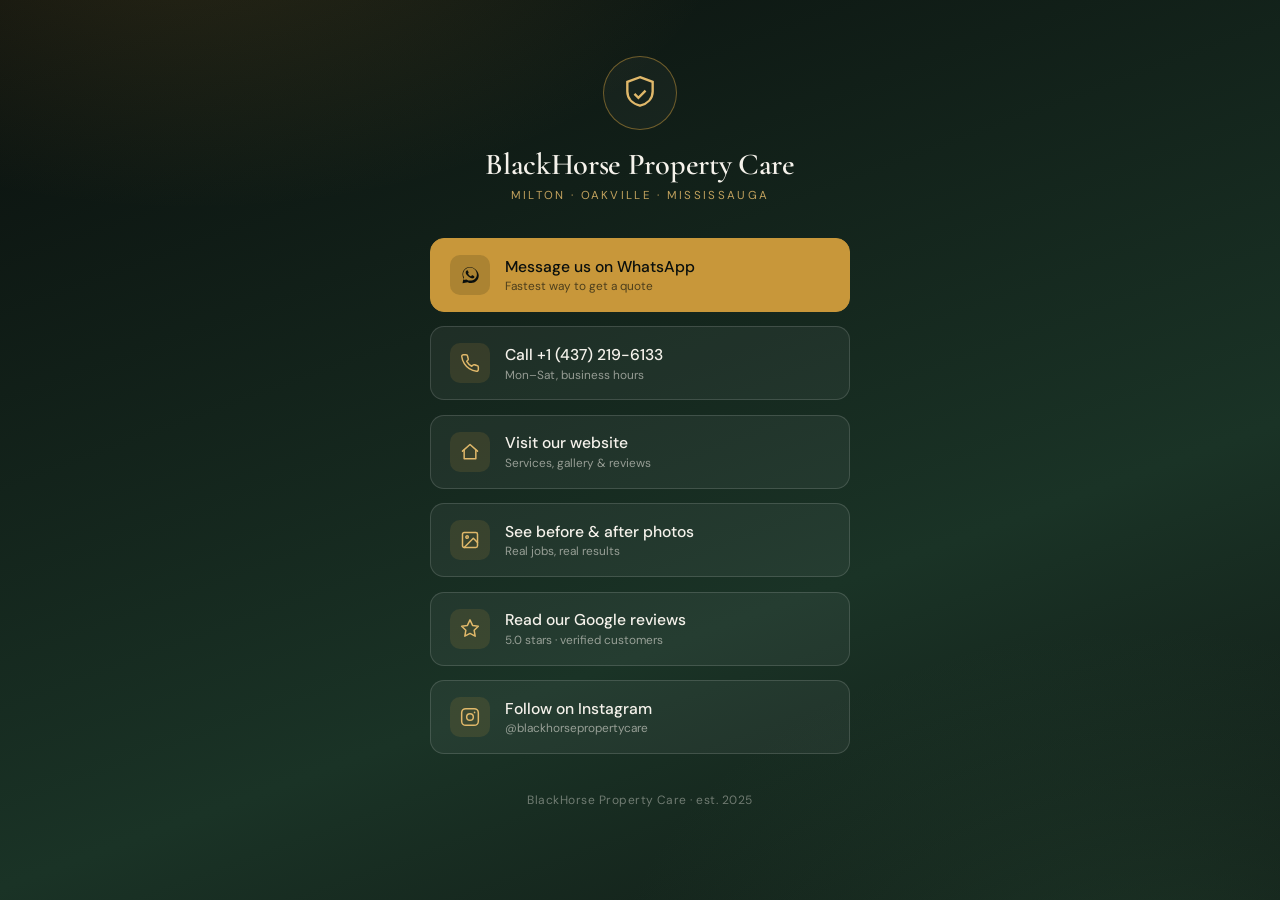
==== links.html @ 242f63cf "Create links.html" ====
<!DOCTYPE html>
<html lang="en">
<head>
<meta charset="UTF-8">
<meta name="viewport" content="width=device-width, initial-scale=1.0">
<meta name="description" content="BlackHorse Property Care — quick links to our services, gallery, reviews and contact.">
<meta name="theme-color" content="#0a0f0d">
<title>BlackHorse Property Care — Links</title>
<link rel="preconnect" href="https://fonts.googleapis.com">
<link rel="preconnect" href="https://fonts.gstatic.com" crossorigin>
<link href="https://fonts.googleapis.com/css2?family=Cormorant+Garamond:ital,wght@0,400;0,600;1,400&family=DM+Sans:wght@300;400;500&display=swap" rel="stylesheet">
<style>
:root {
  --black:#0a0f0d; --deep:#111a15; --pine:#1a3326; --moss:#2d5c40;
  --turf:#4a9962; --gold:#c8973a; --gold-lt:#e0b86a; --bone:#f5f2eb;
  --ease:cubic-bezier(.16,1,.3,1);
}
*,*::before,*::after{margin:0;padding:0;box-sizing:border-box}
body{
  min-height:100svh;
  font-family:'DM Sans',system-ui,sans-serif;
  background:
    radial-gradient(900px 500px at 15% -10%, rgba(200,151,58,.16), transparent 60%),
    radial-gradient(900px 600px at 90% 110%, rgba(45,92,64,.35), transparent 60%),
    linear-gradient(160deg, var(--black), var(--pine) 65%, var(--deep));
  color:var(--bone);
  display:flex; justify-content:center; padding:3.5rem 1.2rem 3rem;
}
.wrap{ width:100%; max-width:420px; text-align:center; }
.logo{
  width:74px; height:74px; margin:0 auto 1rem;
  border-radius:50%; border:1.5px solid rgba(200,151,58,.5);
  display:grid; place-items:center; background:rgba(255,255,255,.03);
}
.logo svg{ width:38px; height:38px; color:var(--gold-lt); }
h1{
  font-family:'Cormorant Garamond',serif; font-weight:600;
  font-size:1.9rem; letter-spacing:-.01em; margin-bottom:.3rem;
}
.tag{
  font-size:.72rem; letter-spacing:.2em; text-transform:uppercase;
  color:var(--gold-lt); opacity:.85; margin-bottom:2.2rem;
}
.links{ display:flex; flex-direction:column; gap:.9rem; }
a.link{
  display:flex; align-items:center; gap:.9rem;
  background:rgba(255,255,255,.05);
  border:1px solid rgba(255,255,255,.14);
  border-radius:14px; padding:1rem 1.2rem;
  color:var(--bone); text-decoration:none; font-size:.98rem; font-weight:500;
  transition:transform .25s var(--ease), background .25s var(--ease), border-color .25s var(--ease);
  text-align:left;
}
a.link:hover{ transform:translateY(-3px); background:rgba(255,255,255,.09); border-color:rgba(200,151,58,.5); }
a.link .ic{
  flex:0 0 40px; height:40px; border-radius:10px;
  display:grid; place-items:center;
  background:rgba(200,151,58,.14); color:var(--gold-lt);
}
a.link .ic svg{ width:20px; height:20px; }
a.link .txt{ display:flex; flex-direction:column; }
a.link .sub{ font-size:.74rem; color:rgba(245,242,235,.55); font-weight:400; margin-top:.1rem; }
a.link.primary{ background:var(--gold); color:var(--black); border-color:var(--gold); }
a.link.primary .ic{ background:rgba(10,15,13,.15); color:var(--black); }
a.link.primary .sub{ color:rgba(10,15,13,.65); }
a.link.primary:hover{ background:var(--gold-lt); }
.foot{ margin-top:2.4rem; font-size:.75rem; color:rgba(245,242,235,.4); letter-spacing:.04em; }
</style>
</head>
<body>
<div class="wrap">
  <div class="logo" aria-hidden="true">
    <svg viewBox="0 0 24 24" fill="none" stroke="currentColor" stroke-width="1.5"><path d="M12 2l8 3v6c0 4.5-3.2 7.8-8 9-4.8-1.2-8-4.5-8-9V5l8-3z"/><path d="M8.5 12.5l2.5 2.5 4.5-4.5"/></svg>
  </div>
  <h1>BlackHorse Property Care</h1>
  <p class="tag">Milton &middot; Oakville &middot; Mississauga</p>

  <div class="links">
    <a class="link primary" href="https://wa.me/14372196133?text=Hi%20BlackHorse%2C%20I%27d%20like%20a%20quote%20for%20my%20property." target="_blank" rel="noopener">
      <span class="ic"><svg viewBox="0 0 32 32" fill="currentColor"><path d="M16 3C9.4 3 4 8.4 4 15c0 2.1.6 4.2 1.6 6L4 29l8.2-1.6c1.7.9 3.7 1.4 5.8 1.4 6.6 0 12-5.4 12-12S22.6 3 16 3zm0 21.8c-1.8 0-3.6-.5-5.1-1.4l-.4-.2-4.9.9.9-4.7-.3-.4C5.4 18.1 5 16.6 5 15c0-6 4.9-10.9 11-10.9S27 9 27 15s-4.9 9.8-11 9.8zm6-7.4c-.3-.2-1.9-1-2.2-1.1-.3-.1-.5-.2-.8.2-.2.3-.9 1.1-1 1.3-.2.2-.4.2-.7.1-.3-.2-1.4-.5-2.6-1.6-1-.9-1.6-1.9-1.8-2.2-.2-.3 0-.5.1-.6.1-.1.3-.4.5-.6.1-.2.2-.3.3-.5.1-.2 0-.4 0-.6-.1-.2-.8-1.9-1.1-2.6-.3-.7-.6-.6-.8-.6h-.7c-.2 0-.6.1-.9.4-.3.3-1.2 1.2-1.2 2.8 0 1.7 1.2 3.3 1.4 3.5.2.2 2.4 3.7 5.9 5.2.8.4 1.5.6 2 .7.8.3 1.6.2 2.2.1.7-.1 1.9-.8 2.2-1.5.3-.7.3-1.4.2-1.5-.1-.2-.3-.2-.6-.4z"/></svg></span>
      <span class="txt">Message us on WhatsApp<span class="sub">Fastest way to get a quote</span></span>
    </a>

    <a class="link" href="tel:+14372196133">
      <span class="ic"><svg viewBox="0 0 24 24" fill="none" stroke="currentColor" stroke-width="1.8" stroke-linecap="round" stroke-linejoin="round"><path d="M22 16.92v3a2 2 0 0 1-2.18 2 19.79 19.79 0 0 1-8.63-3.07 19.5 19.5 0 0 1-6-6 19.79 19.79 0 0 1-3.07-8.67A2 2 0 0 1 4.11 2h3a2 2 0 0 1 2 1.72c.127.96.361 1.903.7 2.81a2 2 0 0 1-.45 2.11L8.09 9.91a16 16 0 0 0 6 6l1.27-1.27a2 2 0 0 1 2.11-.45c.907.339 1.85.573 2.81.7A2 2 0 0 1 22 16.92z"/></svg></span>
      <span class="txt">Call +1 (437) 219-6133<span class="sub">Mon–Sat, business hours</span></span>
    </a>

    <a class="link" href="index.html">
      <span class="ic"><svg viewBox="0 0 24 24" fill="none" stroke="currentColor" stroke-width="1.8" stroke-linecap="round" stroke-linejoin="round"><path d="M3 11l9-8 9 8"/><path d="M5 10v10h14V10"/></svg></span>
      <span class="txt">Visit our website<span class="sub">Services, gallery &amp; reviews</span></span>
    </a>

    <a class="link" href="index.html#gallery">
      <span class="ic"><svg viewBox="0 0 24 24" fill="none" stroke="currentColor" stroke-width="1.8" stroke-linecap="round" stroke-linejoin="round"><rect x="3" y="3" width="18" height="18" rx="2"/><circle cx="8.5" cy="8.5" r="1.5"/><path d="M21 15l-5-5L5 21"/></svg></span>
      <span class="txt">See before &amp; after photos<span class="sub">Real jobs, real results</span></span>
    </a>

    <a class="link" href="index.html#reviews">
      <span class="ic"><svg viewBox="0 0 24 24" fill="none" stroke="currentColor" stroke-width="1.8" stroke-linecap="round" stroke-linejoin="round"><path d="M12 17.3l-6.2 3.3 1.2-7-5-4.9 6.9-1L12 1l3.1 6.7 6.9 1-5 4.9 1.2 7z"/></svg></span>
      <span class="txt">Read our Google reviews<span class="sub">5.0 stars &middot; verified customers</span></span>
    </a>

    <a class="link" href="https://www.instagram.com/blackhorsepropertycare" target="_blank" rel="noopener">
      <span class="ic"><svg viewBox="0 0 24 24" fill="none" stroke="currentColor" stroke-width="1.8"><rect x="2" y="2" width="20" height="20" rx="5"/><circle cx="12" cy="12" r="4"/><circle cx="17.5" cy="6.5" r="1" fill="currentColor" stroke="none"/></svg></span>
      <span class="txt">Follow on Instagram<span class="sub">@blackhorsepropertycare</span></span>
    </a>
  </div>

  <p class="foot">BlackHorse Property Care &middot; est. 2025</p>
</div>
</body>
</html>
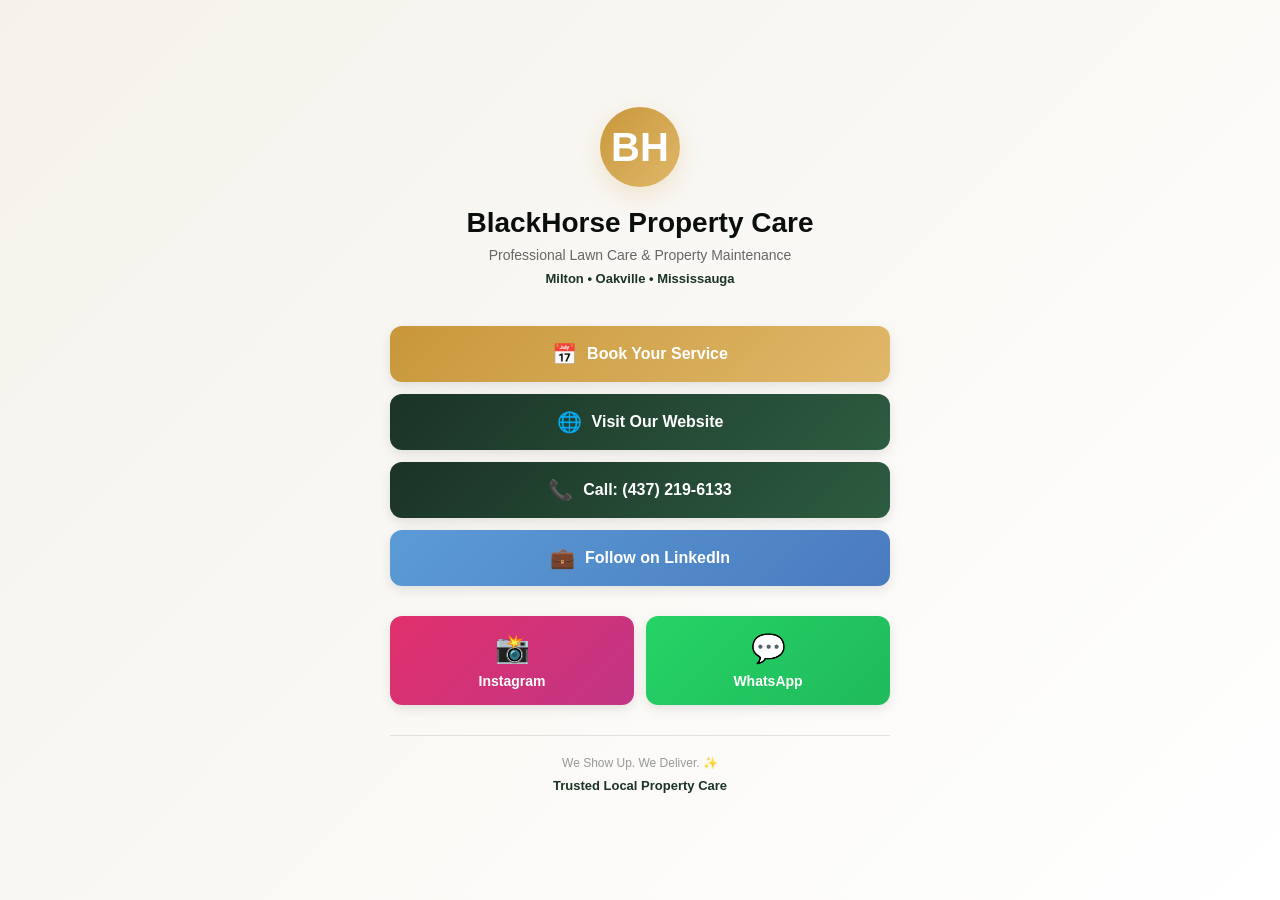
==== commit 4a32c1dc: "Update links.html" ====
--- a/links.html
+++ b/links.html
@@ -1,113 +1,257 @@
 <!DOCTYPE html>
 <html lang="en">
 <head>
-<meta charset="UTF-8">
-<meta name="viewport" content="width=device-width, initial-scale=1.0">
-<meta name="description" content="BlackHorse Property Care — quick links to our services, gallery, reviews and contact.">
-<meta name="theme-color" content="#0a0f0d">
-<title>BlackHorse Property Care — Links</title>
-<link rel="preconnect" href="https://fonts.googleapis.com">
-<link rel="preconnect" href="https://fonts.gstatic.com" crossorigin>
-<link href="https://fonts.googleapis.com/css2?family=Cormorant+Garamond:ital,wght@0,400;0,600;1,400&family=DM+Sans:wght@300;400;500&display=swap" rel="stylesheet">
-<style>
-:root {
-  --black:#0a0f0d; --deep:#111a15; --pine:#1a3326; --moss:#2d5c40;
-  --turf:#4a9962; --gold:#c8973a; --gold-lt:#e0b86a; --bone:#f5f2eb;
-  --ease:cubic-bezier(.16,1,.3,1);
-}
-*,*::before,*::after{margin:0;padding:0;box-sizing:border-box}
-body{
-  min-height:100svh;
-  font-family:'DM Sans',system-ui,sans-serif;
-  background:
-    radial-gradient(900px 500px at 15% -10%, rgba(200,151,58,.16), transparent 60%),
-    radial-gradient(900px 600px at 90% 110%, rgba(45,92,64,.35), transparent 60%),
-    linear-gradient(160deg, var(--black), var(--pine) 65%, var(--deep));
-  color:var(--bone);
-  display:flex; justify-content:center; padding:3.5rem 1.2rem 3rem;
-}
-.wrap{ width:100%; max-width:420px; text-align:center; }
-.logo{
-  width:74px; height:74px; margin:0 auto 1rem;
-  border-radius:50%; border:1.5px solid rgba(200,151,58,.5);
-  display:grid; place-items:center; background:rgba(255,255,255,.03);
-}
-.logo svg{ width:38px; height:38px; color:var(--gold-lt); }
-h1{
-  font-family:'Cormorant Garamond',serif; font-weight:600;
-  font-size:1.9rem; letter-spacing:-.01em; margin-bottom:.3rem;
-}
-.tag{
-  font-size:.72rem; letter-spacing:.2em; text-transform:uppercase;
-  color:var(--gold-lt); opacity:.85; margin-bottom:2.2rem;
-}
-.links{ display:flex; flex-direction:column; gap:.9rem; }
-a.link{
-  display:flex; align-items:center; gap:.9rem;
-  background:rgba(255,255,255,.05);
-  border:1px solid rgba(255,255,255,.14);
-  border-radius:14px; padding:1rem 1.2rem;
-  color:var(--bone); text-decoration:none; font-size:.98rem; font-weight:500;
-  transition:transform .25s var(--ease), background .25s var(--ease), border-color .25s var(--ease);
-  text-align:left;
-}
-a.link:hover{ transform:translateY(-3px); background:rgba(255,255,255,.09); border-color:rgba(200,151,58,.5); }
-a.link .ic{
-  flex:0 0 40px; height:40px; border-radius:10px;
-  display:grid; place-items:center;
-  background:rgba(200,151,58,.14); color:var(--gold-lt);
-}
-a.link .ic svg{ width:20px; height:20px; }
-a.link .txt{ display:flex; flex-direction:column; }
-a.link .sub{ font-size:.74rem; color:rgba(245,242,235,.55); font-weight:400; margin-top:.1rem; }
-a.link.primary{ background:var(--gold); color:var(--black); border-color:var(--gold); }
-a.link.primary .ic{ background:rgba(10,15,13,.15); color:var(--black); }
-a.link.primary .sub{ color:rgba(10,15,13,.65); }
-a.link.primary:hover{ background:var(--gold-lt); }
-.foot{ margin-top:2.4rem; font-size:.75rem; color:rgba(245,242,235,.4); letter-spacing:.04em; }
-</style>
+    <meta charset="UTF-8">
+    <meta name="viewport" content="width=device-width, initial-scale=1.0">
+    <title>BlackHorse Property Care - Links</title>
+    <style>
+        * {
+            margin: 0;
+            padding: 0;
+            box-sizing: border-box;
+        }
+
+        body {
+            font-family: 'DM Sans', -apple-system, BlinkMacSystemFont, 'Segoe UI', sans-serif;
+            background: linear-gradient(135deg, #f5f2eb 0%, #ffffff 100%);
+            min-height: 100vh;
+            display: flex;
+            align-items: center;
+            justify-content: center;
+            padding: 20px;
+        }
+
+        .container {
+            max-width: 500px;
+            width: 100%;
+        }
+
+        .header {
+            text-align: center;
+            margin-bottom: 40px;
+        }
+
+        .logo {
+            width: 80px;
+            height: 80px;
+            background: linear-gradient(135deg, #c8973a 0%, #e0b86a 100%);
+            border-radius: 50%;
+            display: flex;
+            align-items: center;
+            justify-content: center;
+            margin: 0 auto 20px;
+            font-size: 40px;
+            font-weight: bold;
+            color: white;
+            box-shadow: 0 8px 24px rgba(200, 151, 58, 0.2);
+        }
+
+        .company-name {
+            font-size: 28px;
+            font-weight: 700;
+            color: #0a0f0d;
+            margin-bottom: 8px;
+        }
+
+        .tagline {
+            font-size: 14px;
+            color: #666;
+            margin-bottom: 8px;
+            font-weight: 500;
+        }
+
+        .service-areas {
+            font-size: 13px;
+            color: #1a3326;
+            font-weight: 600;
+        }
+
+        .links {
+            display: flex;
+            flex-direction: column;
+            gap: 12px;
+            margin-bottom: 30px;
+        }
+
+        .link-btn {
+            display: flex;
+            align-items: center;
+            justify-content: center;
+            padding: 16px 24px;
+            border-radius: 12px;
+            text-decoration: none;
+            color: white;
+            font-weight: 600;
+            font-size: 16px;
+            transition: all 0.3s ease;
+            box-shadow: 0 4px 12px rgba(0, 0, 0, 0.1);
+            border: none;
+            cursor: pointer;
+        }
+
+        .link-btn:hover {
+            transform: translateY(-3px);
+            box-shadow: 0 8px 20px rgba(0, 0, 0, 0.15);
+        }
+
+        .link-btn.primary {
+            background: linear-gradient(135deg, #c8973a 0%, #e0b86a 100%);
+        }
+
+        .link-btn.primary:hover {
+            background: linear-gradient(135deg, #b58530 0%, #d4aa5a 100%);
+        }
+
+        .link-btn.secondary {
+            background: linear-gradient(135deg, #1a3326 0%, #2d5c40 100%);
+        }
+
+        .link-btn.secondary:hover {
+            background: linear-gradient(135deg, #0f1f1c 0%, #1a3326 100%);
+        }
+
+        .link-btn.social {
+            background: linear-gradient(135deg, #5B9BD5 0%, #4A7BBF 100%);
+        }
+
+        .link-btn.social:hover {
+            background: linear-gradient(135deg, #4A7BBF 0%, #3A6BA5 100%);
+        }
+
+        .link-icon {
+            margin-right: 10px;
+            font-size: 20px;
+        }
+
+        .social-links {
+            display: grid;
+            grid-template-columns: 1fr 1fr;
+            gap: 12px;
+            margin-bottom: 30px;
+        }
+
+        .social-btn {
+            display: flex;
+            align-items: center;
+            justify-content: center;
+            flex-direction: column;
+            padding: 16px;
+            border-radius: 12px;
+            text-decoration: none;
+            color: white;
+            font-weight: 600;
+            font-size: 14px;
+            transition: all 0.3s ease;
+            box-shadow: 0 4px 12px rgba(0, 0, 0, 0.1);
+        }
+
+        .social-btn:hover {
+            transform: translateY(-3px);
+            box-shadow: 0 8px 20px rgba(0, 0, 0, 0.15);
+        }
+
+        .social-btn.instagram {
+            background: linear-gradient(135deg, #E1306C 0%, #C13584 100%);
+        }
+
+        .social-btn.whatsapp {
+            background: linear-gradient(135deg, #25D366 0%, #20BA5A 100%);
+        }
+
+        .social-btn.linkedin {
+            background: linear-gradient(135deg, #0077B5 0%, #005FA3 100%);
+        }
+
+        .social-icon {
+            font-size: 28px;
+            margin-bottom: 8px;
+        }
+
+        .footer {
+            text-align: center;
+            padding-top: 20px;
+            border-top: 1px solid rgba(0, 0, 0, 0.1);
+        }
+
+        .footer-text {
+            font-size: 12px;
+            color: #999;
+            margin-bottom: 8px;
+        }
+
+        .tagline-footer {
+            font-size: 13px;
+            font-weight: 700;
+            color: #1a3326;
+        }
+
+        @media (max-width: 480px) {
+            .company-name {
+                font-size: 24px;
+            }
+
+            .link-btn {
+                font-size: 15px;
+                padding: 14px 20px;
+            }
+        }
+    </style>
 </head>
 <body>
-<div class="wrap">
-  <div class="logo" aria-hidden="true">
-    <svg viewBox="0 0 24 24" fill="none" stroke="currentColor" stroke-width="1.5"><path d="M12 2l8 3v6c0 4.5-3.2 7.8-8 9-4.8-1.2-8-4.5-8-9V5l8-3z"/><path d="M8.5 12.5l2.5 2.5 4.5-4.5"/></svg>
-  </div>
-  <h1>BlackHorse Property Care</h1>
-  <p class="tag">Milton &middot; Oakville &middot; Mississauga</p>
-
-  <div class="links">
-    <a class="link primary" href="https://wa.me/14372196133?text=Hi%20BlackHorse%2C%20I%27d%20like%20a%20quote%20for%20my%20property." target="_blank" rel="noopener">
-      <span class="ic"><svg viewBox="0 0 32 32" fill="currentColor"><path d="M16 3C9.4 3 4 8.4 4 15c0 2.1.6 4.2 1.6 6L4 29l8.2-1.6c1.7.9 3.7 1.4 5.8 1.4 6.6 0 12-5.4 12-12S22.6 3 16 3zm0 21.8c-1.8 0-3.6-.5-5.1-1.4l-.4-.2-4.9.9.9-4.7-.3-.4C5.4 18.1 5 16.6 5 15c0-6 4.9-10.9 11-10.9S27 9 27 15s-4.9 9.8-11 9.8zm6-7.4c-.3-.2-1.9-1-2.2-1.1-.3-.1-.5-.2-.8.2-.2.3-.9 1.1-1 1.3-.2.2-.4.2-.7.1-.3-.2-1.4-.5-2.6-1.6-1-.9-1.6-1.9-1.8-2.2-.2-.3 0-.5.1-.6.1-.1.3-.4.5-.6.1-.2.2-.3.3-.5.1-.2 0-.4 0-.6-.1-.2-.8-1.9-1.1-2.6-.3-.7-.6-.6-.8-.6h-.7c-.2 0-.6.1-.9.4-.3.3-1.2 1.2-1.2 2.8 0 1.7 1.2 3.3 1.4 3.5.2.2 2.4 3.7 5.9 5.2.8.4 1.5.6 2 .7.8.3 1.6.2 2.2.1.7-.1 1.9-.8 2.2-1.5.3-.7.3-1.4.2-1.5-.1-.2-.3-.2-.6-.4z"/></svg></span>
-      <span class="txt">Message us on WhatsApp<span class="sub">Fastest way to get a quote</span></span>
-    </a>
-
-    <a class="link" href="tel:+14372196133">
-      <span class="ic"><svg viewBox="0 0 24 24" fill="none" stroke="currentColor" stroke-width="1.8" stroke-linecap="round" stroke-linejoin="round"><path d="M22 16.92v3a2 2 0 0 1-2.18 2 19.79 19.79 0 0 1-8.63-3.07 19.5 19.5 0 0 1-6-6 19.79 19.79 0 0 1-3.07-8.67A2 2 0 0 1 4.11 2h3a2 2 0 0 1 2 1.72c.127.96.361 1.903.7 2.81a2 2 0 0 1-.45 2.11L8.09 9.91a16 16 0 0 0 6 6l1.27-1.27a2 2 0 0 1 2.11-.45c.907.339 1.85.573 2.81.7A2 2 0 0 1 22 16.92z"/></svg></span>
-      <span class="txt">Call +1 (437) 219-6133<span class="sub">Mon–Sat, business hours</span></span>
-    </a>
-
-    <a class="link" href="index.html">
-      <span class="ic"><svg viewBox="0 0 24 24" fill="none" stroke="currentColor" stroke-width="1.8" stroke-linecap="round" stroke-linejoin="round"><path d="M3 11l9-8 9 8"/><path d="M5 10v10h14V10"/></svg></span>
-      <span class="txt">Visit our website<span class="sub">Services, gallery &amp; reviews</span></span>
-    </a>
-
-    <a class="link" href="index.html#gallery">
-      <span class="ic"><svg viewBox="0 0 24 24" fill="none" stroke="currentColor" stroke-width="1.8" stroke-linecap="round" stroke-linejoin="round"><rect x="3" y="3" width="18" height="18" rx="2"/><circle cx="8.5" cy="8.5" r="1.5"/><path d="M21 15l-5-5L5 21"/></svg></span>
-      <span class="txt">See before &amp; after photos<span class="sub">Real jobs, real results</span></span>
-    </a>
-
-    <a class="link" href="index.html#reviews">
-      <span class="ic"><svg viewBox="0 0 24 24" fill="none" stroke="currentColor" stroke-width="1.8" stroke-linecap="round" stroke-linejoin="round"><path d="M12 17.3l-6.2 3.3 1.2-7-5-4.9 6.9-1L12 1l3.1 6.7 6.9 1-5 4.9 1.2 7z"/></svg></span>
-      <span class="txt">Read our Google reviews<span class="sub">5.0 stars &middot; verified customers</span></span>
-    </a>
-
-    <a class="link" href="https://www.instagram.com/blackhorsepropertycare" target="_blank" rel="noopener">
-      <span class="ic"><svg viewBox="0 0 24 24" fill="none" stroke="currentColor" stroke-width="1.8"><rect x="2" y="2" width="20" height="20" rx="5"/><circle cx="12" cy="12" r="4"/><circle cx="17.5" cy="6.5" r="1" fill="currentColor" stroke="none"/></svg></span>
-      <span class="txt">Follow on Instagram<span class="sub">@blackhorsepropertycare</span></span>
-    </a>
-  </div>
-
-  <p class="foot">BlackHorse Property Care &middot; est. 2025</p>
-</div>
+    <div class="container">
+        <!-- Header -->
+        <div class="header">
+            <div class="logo">BH</div>
+            <div class="company-name">BlackHorse Property Care</div>
+            <div class="tagline">Professional Lawn Care & Property Maintenance</div>
+            <div class="service-areas">Milton • Oakville • Mississauga</div>
+        </div>
+
+        <!-- Main Links -->
+        <div class="links">
+            <!-- Booking Link (Primary CTA) -->
+            <a href="https://staging.bookapp.cloud/booking/blackhorse-property-care-toronto/" class="link-btn primary">
+                <span class="link-icon">📅</span>
+                Book Your Service
+            </a>
+
+            <!-- Website -->
+            <a href="https://blackhorsepropertycare.ca" class="link-btn secondary">
+                <span class="link-icon">🌐</span>
+                Visit Our Website
+            </a>
+
+            <!-- Phone -->
+            <a href="tel:+14372196133" class="link-btn secondary">
+                <span class="link-icon">📞</span>
+                Call: (437) 219-6133
+            </a>
+
+            <!-- LinkedIn -->
+            <a href="https://www.linkedin.com/company/blackhorse-property-care/" class="link-btn social">
+                <span class="link-icon">💼</span>
+                Follow on LinkedIn
+            </a>
+        </div>
+
+        <!-- Social Media Links -->
+        <div class="social-links">
+            <a href="https://instagram.com/blackhorsepropertycare" class="social-btn instagram">
+                <span class="social-icon">📸</span>
+                Instagram
+            </a>
+
+            <a href="https://wa.me/14372196133" class="social-btn whatsapp">
+                <span class="social-icon">💬</span>
+                WhatsApp
+            </a>
+        </div>
+
+        <!-- Footer -->
+        <div class="footer">
+            <div class="footer-text">We Show Up. We Deliver. ✨</div>
+            <div class="tagline-footer">Trusted Local Property Care</div>
+        </div>
+    </div>
 </body>
 </html>
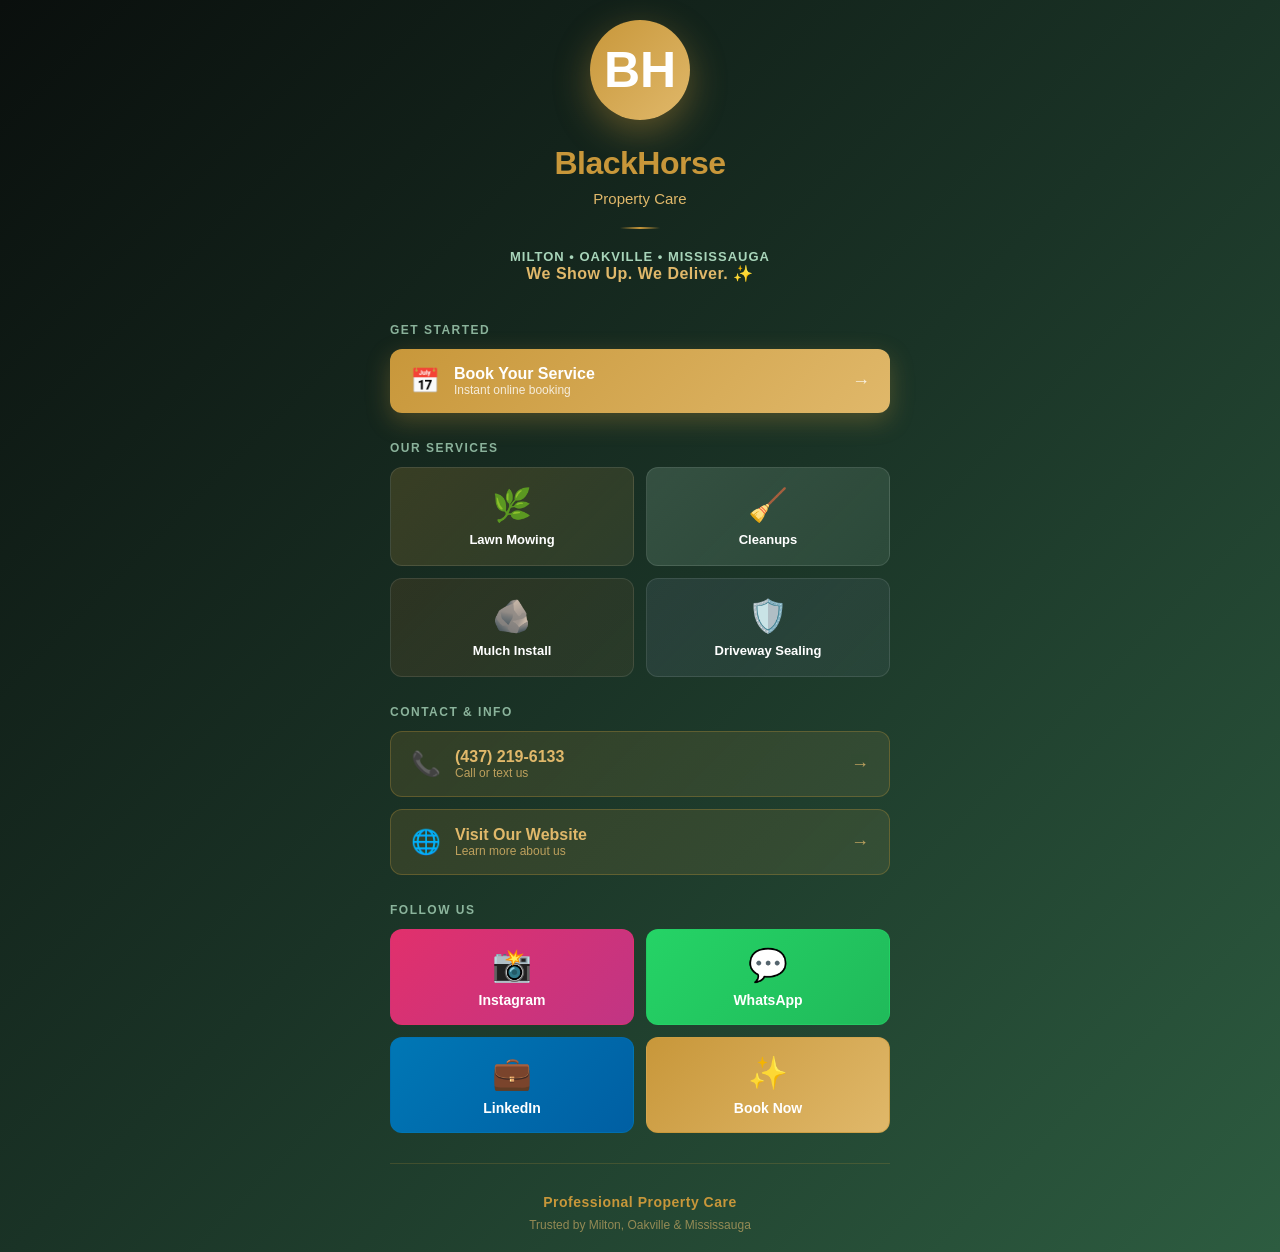
==== commit 2c2a2445: "Update links.html" ====
--- a/links.html
+++ b/links.html
@@ -13,7 +13,7 @@
 
         body {
             font-family: 'DM Sans', -apple-system, BlinkMacSystemFont, 'Segoe UI', sans-serif;
-            background: linear-gradient(135deg, #f5f2eb 0%, #ffffff 100%);
+            background: linear-gradient(135deg, #0a0f0d 0%, #1a3326 50%, #2d5c40 100%);
             min-height: 100vh;
             display: flex;
             align-items: center;
@@ -29,112 +29,292 @@
         .header {
             text-align: center;
             margin-bottom: 40px;
+            animation: slideDown 0.6s ease-out;
+        }
+
+        @keyframes slideDown {
+            from {
+                opacity: 0;
+                transform: translateY(-20px);
+            }
+            to {
+                opacity: 1;
+                transform: translateY(0);
+            }
+        }
+
+        .logo-container {
+            position: relative;
+            width: 100px;
+            height: 100px;
+            margin: 0 auto 25px;
         }
 
         .logo {
-            width: 80px;
-            height: 80px;
+            width: 100%;
+            height: 100%;
             background: linear-gradient(135deg, #c8973a 0%, #e0b86a 100%);
             border-radius: 50%;
             display: flex;
             align-items: center;
             justify-content: center;
-            margin: 0 auto 20px;
-            font-size: 40px;
+            font-size: 50px;
             font-weight: bold;
             color: white;
-            box-shadow: 0 8px 24px rgba(200, 151, 58, 0.2);
+            box-shadow: 0 12px 36px rgba(200, 151, 58, 0.4);
+            animation: pulse 2s ease-in-out infinite;
+        }
+
+        @keyframes pulse {
+            0%, 100% {
+                box-shadow: 0 12px 36px rgba(200, 151, 58, 0.4);
+            }
+            50% {
+                box-shadow: 0 12px 48px rgba(200, 151, 58, 0.6);
+            }
         }
 
         .company-name {
-            font-size: 28px;
+            font-size: 32px;
             font-weight: 700;
-            color: #0a0f0d;
+            color: #c8973a;
             margin-bottom: 8px;
+            letter-spacing: -0.5px;
         }
 
         .tagline {
-            font-size: 14px;
-            color: #666;
+            font-size: 15px;
+            color: #e0b86a;
             margin-bottom: 8px;
             font-weight: 500;
         }
 
         .service-areas {
             font-size: 13px;
-            color: #1a3326;
+            color: #a8d5ba;
             font-weight: 600;
-        }
-
-        .links {
+            letter-spacing: 1px;
+        }
+
+        .divider {
+            width: 40px;
+            height: 2px;
+            background: linear-gradient(90deg, transparent, #c8973a, transparent);
+            margin: 20px auto;
+        }
+
+        .tagline-bold {
+            font-size: 16px;
+            font-weight: 700;
+            color: #e0b86a;
+            margin-bottom: 30px;
+            letter-spacing: 0.5px;
+        }
+
+        .section {
+            margin-bottom: 28px;
+        }
+
+        .section-title {
+            font-size: 12px;
+            font-weight: 700;
+            color: #a8d5ba;
+            text-transform: uppercase;
+            letter-spacing: 1.5px;
+            margin-bottom: 12px;
+            opacity: 0.8;
+        }
+
+        .links-group {
             display: flex;
             flex-direction: column;
             gap: 12px;
-            margin-bottom: 30px;
         }
 
         .link-btn {
             display: flex;
             align-items: center;
-            justify-content: center;
-            padding: 16px 24px;
+            justify-content: flex-start;
+            padding: 16px 20px;
             border-radius: 12px;
             text-decoration: none;
             color: white;
             font-weight: 600;
             font-size: 16px;
             transition: all 0.3s ease;
-            box-shadow: 0 4px 12px rgba(0, 0, 0, 0.1);
             border: none;
             cursor: pointer;
+            position: relative;
+            overflow: hidden;
+        }
+
+        .link-btn::before {
+            content: '';
+            position: absolute;
+            top: 0;
+            left: -100%;
+            width: 100%;
+            height: 100%;
+            background: rgba(255, 255, 255, 0.1);
+            transition: left 0.3s ease;
+            z-index: 0;
+        }
+
+        .link-btn:hover::before {
+            left: 100%;
+        }
+
+        .link-btn-content {
+            display: flex;
+            align-items: center;
+            width: 100%;
+            position: relative;
+            z-index: 1;
+        }
+
+        .link-icon {
+            font-size: 24px;
+            margin-right: 14px;
+            min-width: 24px;
+            display: flex;
+            align-items: center;
+            justify-content: center;
+        }
+
+        .link-text {
+            flex: 1;
+            text-align: left;
+        }
+
+        .link-subtext {
+            font-size: 12px;
+            opacity: 0.8;
+            font-weight: 500;
+        }
+
+        .arrow {
+            font-size: 18px;
+            opacity: 0.8;
+            transition: transform 0.3s ease;
+        }
+
+        .link-btn:hover .arrow {
+            transform: translateX(4px);
         }
 
         .link-btn:hover {
-            transform: translateY(-3px);
-            box-shadow: 0 8px 20px rgba(0, 0, 0, 0.15);
-        }
-
+            transform: translateX(4px);
+        }
+
+        /* Primary CTA */
         .link-btn.primary {
             background: linear-gradient(135deg, #c8973a 0%, #e0b86a 100%);
+            box-shadow: 0 8px 24px rgba(200, 151, 58, 0.3);
         }
 
         .link-btn.primary:hover {
+            box-shadow: 0 12px 32px rgba(200, 151, 58, 0.5);
             background: linear-gradient(135deg, #b58530 0%, #d4aa5a 100%);
         }
 
+        /* Secondary Links */
         .link-btn.secondary {
-            background: linear-gradient(135deg, #1a3326 0%, #2d5c40 100%);
+            background: linear-gradient(135deg, rgba(200, 151, 58, 0.15), rgba(224, 184, 106, 0.1));
+            border: 1.5px solid rgba(200, 151, 58, 0.3);
+            color: #e0b86a;
         }
 
         .link-btn.secondary:hover {
-            background: linear-gradient(135deg, #0f1f1c 0%, #1a3326 100%);
-        }
-
-        .link-btn.social {
-            background: linear-gradient(135deg, #5B9BD5 0%, #4A7BBF 100%);
-        }
-
-        .link-btn.social:hover {
-            background: linear-gradient(135deg, #4A7BBF 0%, #3A6BA5 100%);
-        }
-
-        .link-icon {
-            margin-right: 10px;
-            font-size: 20px;
-        }
-
+            background: linear-gradient(135deg, rgba(200, 151, 58, 0.25), rgba(224, 184, 106, 0.2));
+            border-color: rgba(200, 151, 58, 0.6);
+            box-shadow: 0 8px 24px rgba(200, 151, 58, 0.2);
+        }
+
+        /* Service Cards */
+        .services-grid {
+            display: grid;
+            grid-template-columns: 1fr 1fr;
+            gap: 12px;
+            margin-top: 12px;
+        }
+
+        .service-card {
+            display: flex;
+            flex-direction: column;
+            align-items: center;
+            justify-content: center;
+            padding: 18px 12px;
+            border-radius: 12px;
+            text-decoration: none;
+            color: white;
+            text-align: center;
+            transition: all 0.3s ease;
+            border: 1.5px solid rgba(255, 255, 255, 0.1);
+            cursor: pointer;
+            font-size: 13px;
+            font-weight: 600;
+        }
+
+        .service-card:hover {
+            transform: translateY(-4px);
+            border-color: rgba(200, 151, 58, 0.5);
+        }
+
+        .service-icon {
+            font-size: 32px;
+            margin-bottom: 8px;
+            display: block;
+        }
+
+        .service-card.mowing {
+            background: linear-gradient(135deg, rgba(200, 151, 58, 0.2), rgba(224, 184, 106, 0.1));
+        }
+
+        .service-card.mowing:hover {
+            background: linear-gradient(135deg, rgba(200, 151, 58, 0.3), rgba(224, 184, 106, 0.2));
+            box-shadow: 0 8px 24px rgba(200, 151, 58, 0.2);
+        }
+
+        .service-card.cleanup {
+            background: linear-gradient(135deg, rgba(168, 213, 186, 0.2), rgba(188, 233, 206, 0.1));
+        }
+
+        .service-card.cleanup:hover {
+            background: linear-gradient(135deg, rgba(168, 213, 186, 0.3), rgba(188, 233, 206, 0.2));
+            box-shadow: 0 8px 24px rgba(168, 213, 186, 0.2);
+        }
+
+        .service-card.mulch {
+            background: linear-gradient(135deg, rgba(139, 90, 43, 0.2), rgba(169, 120, 73, 0.1));
+        }
+
+        .service-card.mulch:hover {
+            background: linear-gradient(135deg, rgba(139, 90, 43, 0.3), rgba(169, 120, 73, 0.2));
+            box-shadow: 0 8px 24px rgba(139, 90, 43, 0.2);
+        }
+
+        .service-card.sealing {
+            background: linear-gradient(135deg, rgba(100, 120, 140, 0.2), rgba(130, 150, 170, 0.1));
+        }
+
+        .service-card.sealing:hover {
+            background: linear-gradient(135deg, rgba(100, 120, 140, 0.3), rgba(130, 150, 170, 0.2));
+            box-shadow: 0 8px 24px rgba(100, 120, 140, 0.2);
+        }
+
+        /* Social Links */
         .social-links {
             display: grid;
             grid-template-columns: 1fr 1fr;
             gap: 12px;
-            margin-bottom: 30px;
+            margin-top: 12px;
         }
 
         .social-btn {
             display: flex;
+            flex-direction: column;
             align-items: center;
             justify-content: center;
-            flex-direction: column;
             padding: 16px;
             border-radius: 12px;
             text-decoration: none;
@@ -142,57 +322,78 @@
             font-weight: 600;
             font-size: 14px;
             transition: all 0.3s ease;
-            box-shadow: 0 4px 12px rgba(0, 0, 0, 0.1);
+            border: 1.5px solid rgba(255, 255, 255, 0.1);
         }
 
         .social-btn:hover {
-            transform: translateY(-3px);
-            box-shadow: 0 8px 20px rgba(0, 0, 0, 0.15);
+            transform: translateY(-4px);
+        }
+
+        .social-icon {
+            font-size: 32px;
+            margin-bottom: 8px;
         }
 
         .social-btn.instagram {
             background: linear-gradient(135deg, #E1306C 0%, #C13584 100%);
+            border-color: rgba(225, 48, 108, 0.5);
+        }
+
+        .social-btn.instagram:hover {
+            box-shadow: 0 8px 24px rgba(225, 48, 108, 0.3);
         }
 
         .social-btn.whatsapp {
             background: linear-gradient(135deg, #25D366 0%, #20BA5A 100%);
+            border-color: rgba(37, 211, 102, 0.5);
+        }
+
+        .social-btn.whatsapp:hover {
+            box-shadow: 0 8px 24px rgba(37, 211, 102, 0.3);
         }
 
         .social-btn.linkedin {
             background: linear-gradient(135deg, #0077B5 0%, #005FA3 100%);
-        }
-
-        .social-icon {
-            font-size: 28px;
-            margin-bottom: 8px;
-        }
-
+            border-color: rgba(0, 119, 181, 0.5);
+        }
+
+        .social-btn.linkedin:hover {
+            box-shadow: 0 8px 24px rgba(0, 119, 181, 0.3);
+        }
+
+        /* Footer */
         .footer {
             text-align: center;
-            padding-top: 20px;
-            border-top: 1px solid rgba(0, 0, 0, 0.1);
+            padding-top: 30px;
+            margin-top: 30px;
+            border-top: 1px solid rgba(200, 151, 58, 0.2);
+        }
+
+        .footer-tagline {
+            font-size: 14px;
+            font-weight: 700;
+            color: #c8973a;
+            margin-bottom: 8px;
+            letter-spacing: 0.5px;
         }
 
         .footer-text {
             font-size: 12px;
-            color: #999;
-            margin-bottom: 8px;
-        }
-
-        .tagline-footer {
-            font-size: 13px;
-            font-weight: 700;
-            color: #1a3326;
+            color: rgba(224, 184, 106, 0.6);
         }
 
         @media (max-width: 480px) {
             .company-name {
-                font-size: 24px;
+                font-size: 28px;
             }
 
             .link-btn {
                 font-size: 15px;
-                padding: 14px 20px;
+                padding: 14px 16px;
+            }
+
+            .logo {
+                font-size: 40px;
             }
         }
     </style>
@@ -201,56 +402,114 @@
     <div class="container">
         <!-- Header -->
         <div class="header">
-            <div class="logo">BH</div>
-            <div class="company-name">BlackHorse Property Care</div>
-            <div class="tagline">Professional Lawn Care & Property Maintenance</div>
-            <div class="service-areas">Milton • Oakville • Mississauga</div>
+            <div class="logo-container">
+                <div class="logo">BH</div>
+            </div>
+            <div class="company-name">BlackHorse</div>
+            <div class="tagline">Property Care</div>
+            <div class="divider"></div>
+            <div class="service-areas">MILTON • OAKVILLE • MISSISSAUGA</div>
+            <div class="tagline-bold">We Show Up. We Deliver. ✨</div>
         </div>
 
-        <!-- Main Links -->
-        <div class="links">
-            <!-- Booking Link (Primary CTA) -->
-            <a href="https://staging.bookapp.cloud/booking/blackhorse-property-care-toronto/" class="link-btn primary">
-                <span class="link-icon">📅</span>
-                Book Your Service
-            </a>
-
-            <!-- Website -->
-            <a href="https://blackhorsepropertycare.ca" class="link-btn secondary">
-                <span class="link-icon">🌐</span>
-                Visit Our Website
-            </a>
-
-            <!-- Phone -->
-            <a href="tel:+14372196133" class="link-btn secondary">
-                <span class="link-icon">📞</span>
-                Call: (437) 219-6133
-            </a>
-
-            <!-- LinkedIn -->
-            <a href="https://www.linkedin.com/company/blackhorse-property-care/" class="link-btn social">
-                <span class="link-icon">💼</span>
-                Follow on LinkedIn
-            </a>
+        <!-- Book & Contact Section -->
+        <div class="section">
+            <div class="section-title">Get Started</div>
+            <div class="links-group">
+                <a href="https://staging.bookapp.cloud/booking/blackhorse-property-care-toronto/" class="link-btn primary">
+                    <div class="link-btn-content">
+                        <span class="link-icon">📅</span>
+                        <div class="link-text">
+                            <div>Book Your Service</div>
+                            <div class="link-subtext">Instant online booking</div>
+                        </div>
+                        <span class="arrow">→</span>
+                    </div>
+                </a>
+            </div>
         </div>
 
-        <!-- Social Media Links -->
-        <div class="social-links">
-            <a href="https://instagram.com/blackhorsepropertycare" class="social-btn instagram">
-                <span class="social-icon">📸</span>
-                Instagram
-            </a>
-
-            <a href="https://wa.me/14372196133" class="social-btn whatsapp">
-                <span class="social-icon">💬</span>
-                WhatsApp
-            </a>
+        <!-- Services Section -->
+        <div class="section">
+            <div class="section-title">Our Services</div>
+            <div class="services-grid">
+                <div class="service-card mowing">
+                    <span class="service-icon">🌿</span>
+                    Lawn Mowing
+                </div>
+                <div class="service-card cleanup">
+                    <span class="service-icon">🧹</span>
+                    Cleanups
+                </div>
+                <div class="service-card mulch">
+                    <span class="service-icon">🪨</span>
+                    Mulch Install
+                </div>
+                <div class="service-card sealing">
+                    <span class="service-icon">🛡️</span>
+                    Driveway Sealing
+                </div>
+            </div>
+        </div>
+
+        <!-- Contact Section -->
+        <div class="section">
+            <div class="section-title">Contact & Info</div>
+            <div class="links-group">
+                <a href="tel:+14372196133" class="link-btn secondary">
+                    <div class="link-btn-content">
+                        <span class="link-icon">📞</span>
+                        <div class="link-text">
+                            <div>(437) 219-6133</div>
+                            <div class="link-subtext">Call or text us</div>
+                        </div>
+                        <span class="arrow">→</span>
+                    </div>
+                </a>
+
+                <a href="https://blackhorsepropertycare.ca" class="link-btn secondary">
+                    <div class="link-btn-content">
+                        <span class="link-icon">🌐</span>
+                        <div class="link-text">
+                            <div>Visit Our Website</div>
+                            <div class="link-subtext">Learn more about us</div>
+                        </div>
+                        <span class="arrow">→</span>
+                    </div>
+                </a>
+            </div>
+        </div>
+
+        <!-- Social Section -->
+        <div class="section">
+            <div class="section-title">Follow Us</div>
+            <div class="social-links">
+                <a href="https://instagram.com/blackhorsepropertycare" class="social-btn instagram">
+                    <span class="social-icon">📸</span>
+                    Instagram
+                </a>
+
+                <a href="https://wa.me/14372196133" class="social-btn whatsapp">
+                    <span class="social-icon">💬</span>
+                    WhatsApp
+                </a>
+
+                <a href="https://www.linkedin.com/company/blackhorse-property-care/" class="social-btn linkedin">
+                    <span class="social-icon">💼</span>
+                    LinkedIn
+                </a>
+
+                <a href="https://staging.bookapp.cloud/booking/blackhorse-property-care-toronto/" class="social-btn" style="background: linear-gradient(135deg, #c8973a 0%, #e0b86a 100%); border-color: rgba(200, 151, 58, 0.5);">
+                    <span class="social-icon">✨</span>
+                    Book Now
+                </a>
+            </div>
         </div>
 
         <!-- Footer -->
         <div class="footer">
-            <div class="footer-text">We Show Up. We Deliver. ✨</div>
-            <div class="tagline-footer">Trusted Local Property Care</div>
+            <div class="footer-tagline">Professional Property Care</div>
+            <div class="footer-text">Trusted by Milton, Oakville & Mississauga</div>
         </div>
     </div>
 </body>
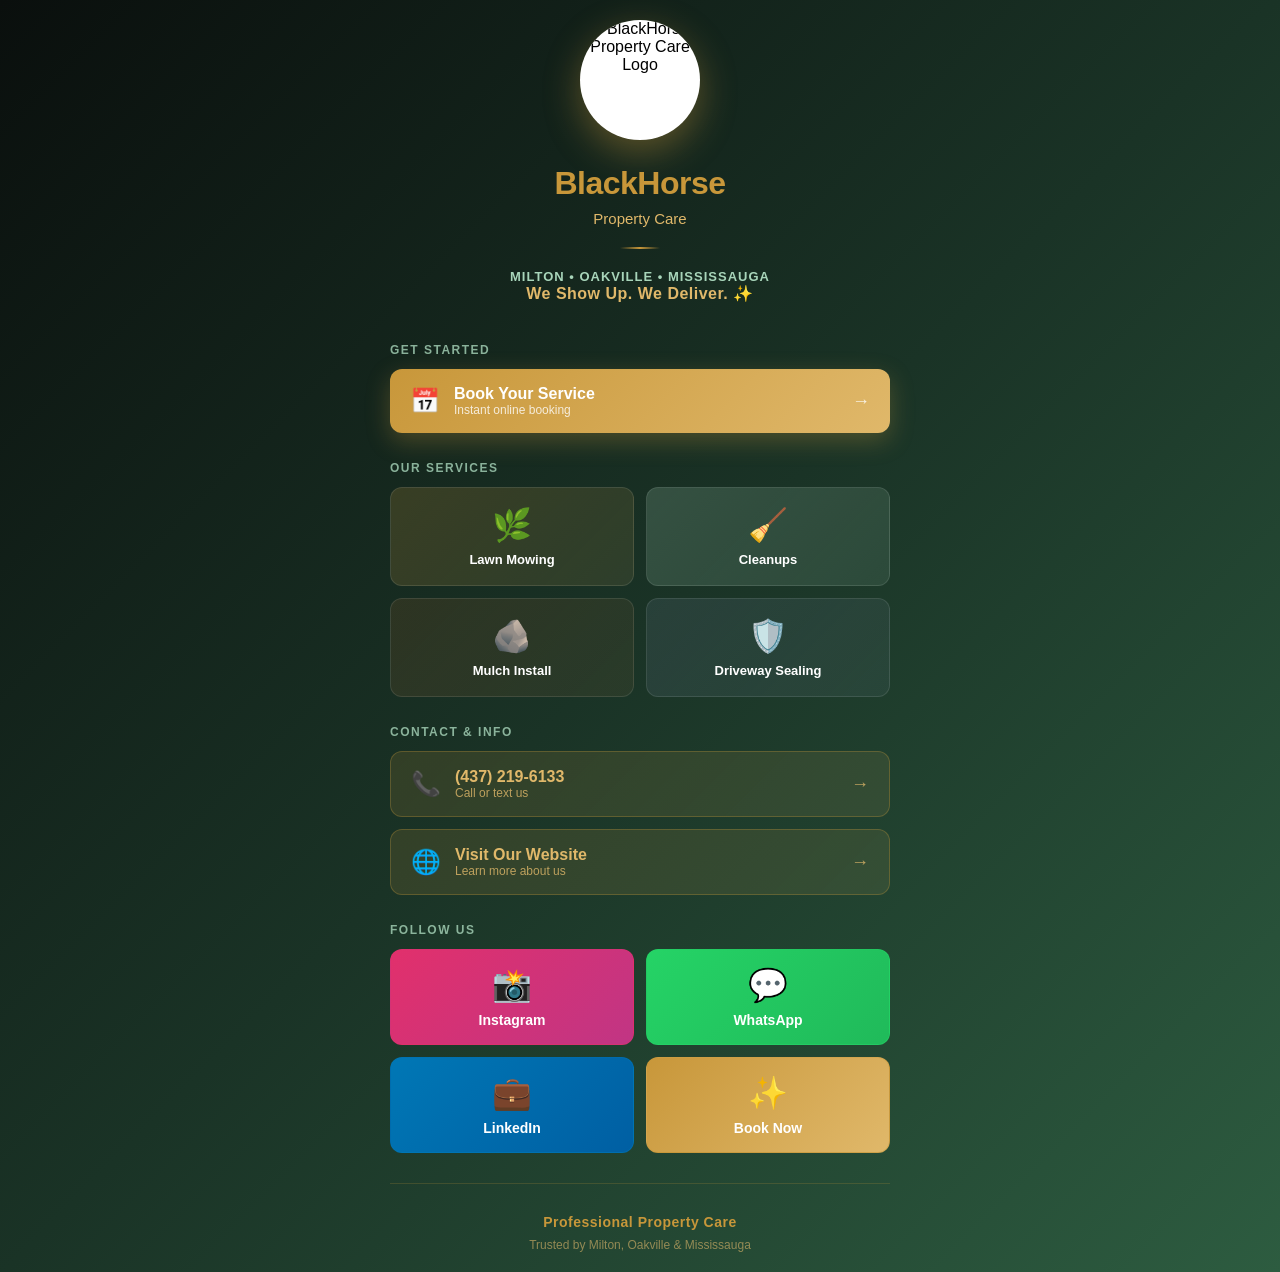
==== commit 17f4cc75: "Update links.html" ====
--- a/links.html
+++ b/links.html
@@ -45,24 +45,29 @@
 
         .logo-container {
             position: relative;
-            width: 100px;
-            height: 100px;
+            width: 120px;
+            height: 120px;
             margin: 0 auto 25px;
         }
 
         .logo {
             width: 100%;
             height: 100%;
-            background: linear-gradient(135deg, #c8973a 0%, #e0b86a 100%);
             border-radius: 50%;
             display: flex;
             align-items: center;
             justify-content: center;
-            font-size: 50px;
-            font-weight: bold;
-            color: white;
             box-shadow: 0 12px 36px rgba(200, 151, 58, 0.4);
             animation: pulse 2s ease-in-out infinite;
+            overflow: hidden;
+            background: white;
+        }
+
+        .logo img {
+            width: 100%;
+            height: 100%;
+            object-fit: cover;
+            border-radius: 50%;
         }
 
         @keyframes pulse {
@@ -403,7 +408,9 @@
         <!-- Header -->
         <div class="header">
             <div class="logo-container">
-                <div class="logo">BH</div>
+                <div class="logo">
+                    <img src="https://raw.githubusercontent.com/Saad740-s/blackhorse-website/main/images/logo.PNG" alt="BlackHorse Property Care Logo">
+                </div>
             </div>
             <div class="company-name">BlackHorse</div>
             <div class="tagline">Property Care</div>
